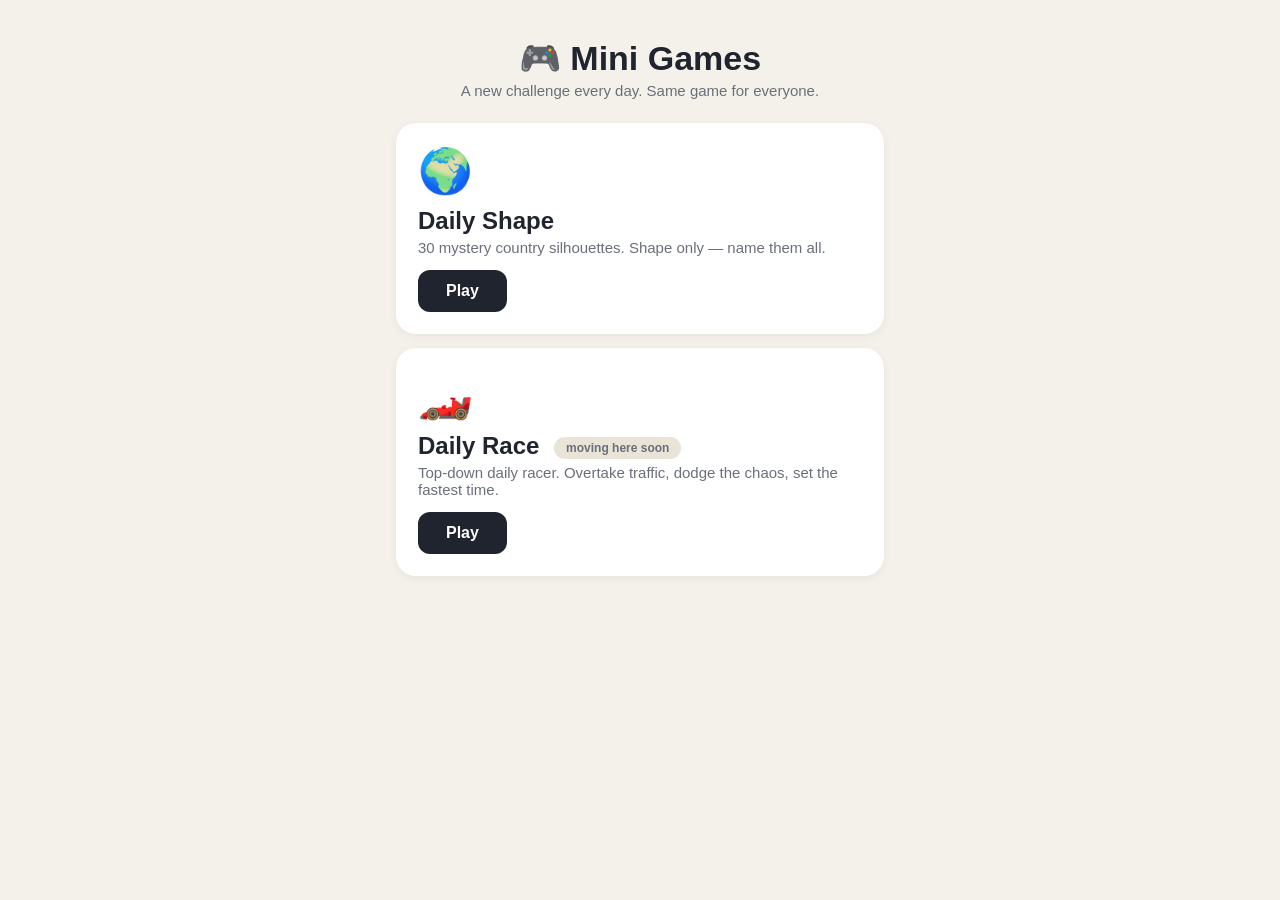
==== index.html @ 46a72407 "Mini Games hub + Daily Shape (country silhouette guessing)" ====
<!DOCTYPE html>
<html lang="en">
<head>
<meta charset="UTF-8">
<meta name="viewport" content="width=device-width, initial-scale=1.0, maximum-scale=1.0, user-scalable=no">
<title>Mini Games</title>
<style>
  * { box-sizing: border-box; -webkit-tap-highlight-color: transparent; }
  body { margin:0; font-family: -apple-system, BlinkMacSystemFont, "Segoe UI", Roboto, sans-serif;
         background:#f4f1ea; color:#20242e; min-height:100vh; }
  .wrap { max-width:520px; margin:0 auto; padding:20px 16px 40px; }
  h1 { text-align:center; font-size:34px; margin:18px 0 4px; }
  .sub { text-align:center; color:#6b6f7a; margin:0 0 24px; font-size:15px; }
  .game-card { display:block; background:#fff; border-radius:20px; padding:22px;
               margin:14px 0; text-decoration:none; color:#20242e;
               box-shadow:0 2px 10px rgba(0,0,0,.06); }
  .game-card:active { transform:scale(.98); }
  .game-card .emoji { font-size:44px; }
  .game-card h2 { margin:10px 0 4px; font-size:24px; }
  .game-card p { margin:0 0 14px; color:#6b6f7a; font-size:15px; }
  .play { display:inline-block; background:#20242e; color:#fff; font-weight:700;
          border-radius:12px; padding:12px 28px; font-size:16px; }
  .tag { display:inline-block; font-size:12px; font-weight:700; color:#6b6f7a;
         background:#e9e4d8; border-radius:999px; padding:4px 12px; margin-left:8px;
         vertical-align:middle; }
</style>
</head>
<body>
<div class="wrap">
  <h1>🎮 Mini Games</h1>
  <p class="sub">A new challenge every day. Same game for everyone.</p>

  <a class="game-card" href="games/daily-shape/">
    <div class="emoji">🌍</div>
    <h2>Daily Shape</h2>
    <p>30 mystery country silhouettes. Shape only — name them all.</p>
    <span class="play">Play</span>
  </a>

  <a class="game-card" href="https://forgedreams-ai.github.io/daily-race/">
    <div class="emoji">🏎️</div>
    <h2>Daily Race <span class="tag">moving here soon</span></h2>
    <p>Top-down daily racer. Overtake traffic, dodge the chaos, set the fastest time.</p>
    <span class="play">Play</span>
  </a>
</div>
</body>
</html>
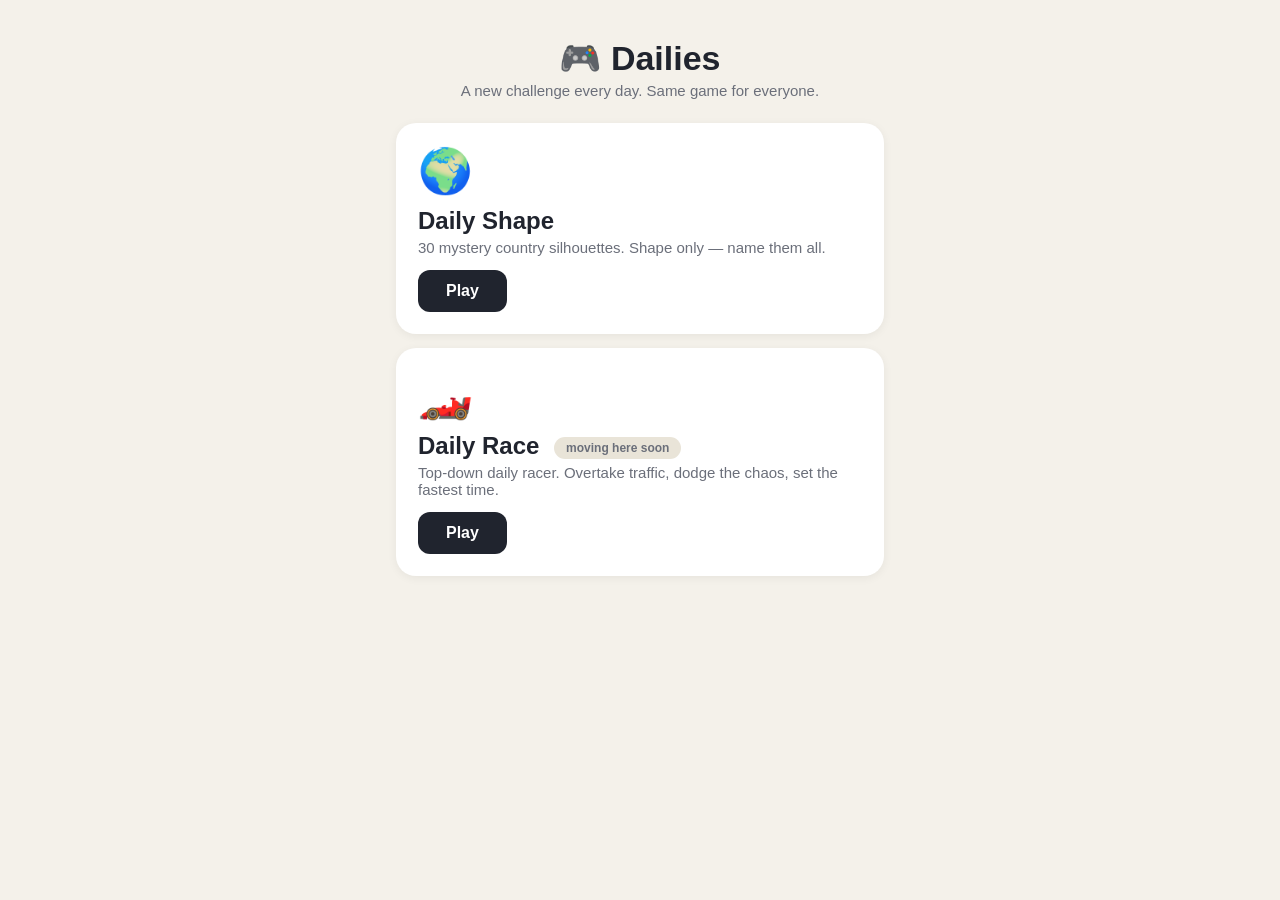
==== commit e0b42a56: "PWA support: manifests, icons, installable meta tags; hub rebranded to Dailies" ====
--- a/index.html
+++ b/index.html
@@ -2,8 +2,15 @@
 <html lang="en">
 <head>
 <meta charset="UTF-8">
-<meta name="viewport" content="width=device-width, initial-scale=1.0, maximum-scale=1.0, user-scalable=no">
-<title>Mini Games</title>
+<meta name="viewport" content="width=device-width, initial-scale=1.0, maximum-scale=1.0, user-scalable=no, viewport-fit=cover">
+<meta name="mobile-web-app-capable" content="yes">
+<meta name="apple-mobile-web-app-capable" content="yes">
+<meta name="apple-mobile-web-app-status-bar-style" content="default">
+<meta name="apple-mobile-web-app-title" content="Dailies">
+<meta name="theme-color" content="#20242e">
+<link rel="manifest" href="manifest.json">
+<link rel="apple-touch-icon" href="icons/hub-180.png">
+<title>Dailies — daily mini games</title>
 <style>
   * { box-sizing: border-box; -webkit-tap-highlight-color: transparent; }
   body { margin:0; font-family: -apple-system, BlinkMacSystemFont, "Segoe UI", Roboto, sans-serif;
@@ -27,7 +34,7 @@
 </head>
 <body>
 <div class="wrap">
-  <h1>🎮 Mini Games</h1>
+  <h1>🎮 Dailies</h1>
   <p class="sub">A new challenge every day. Same game for everyone.</p>
 
   <a class="game-card" href="games/daily-shape/">
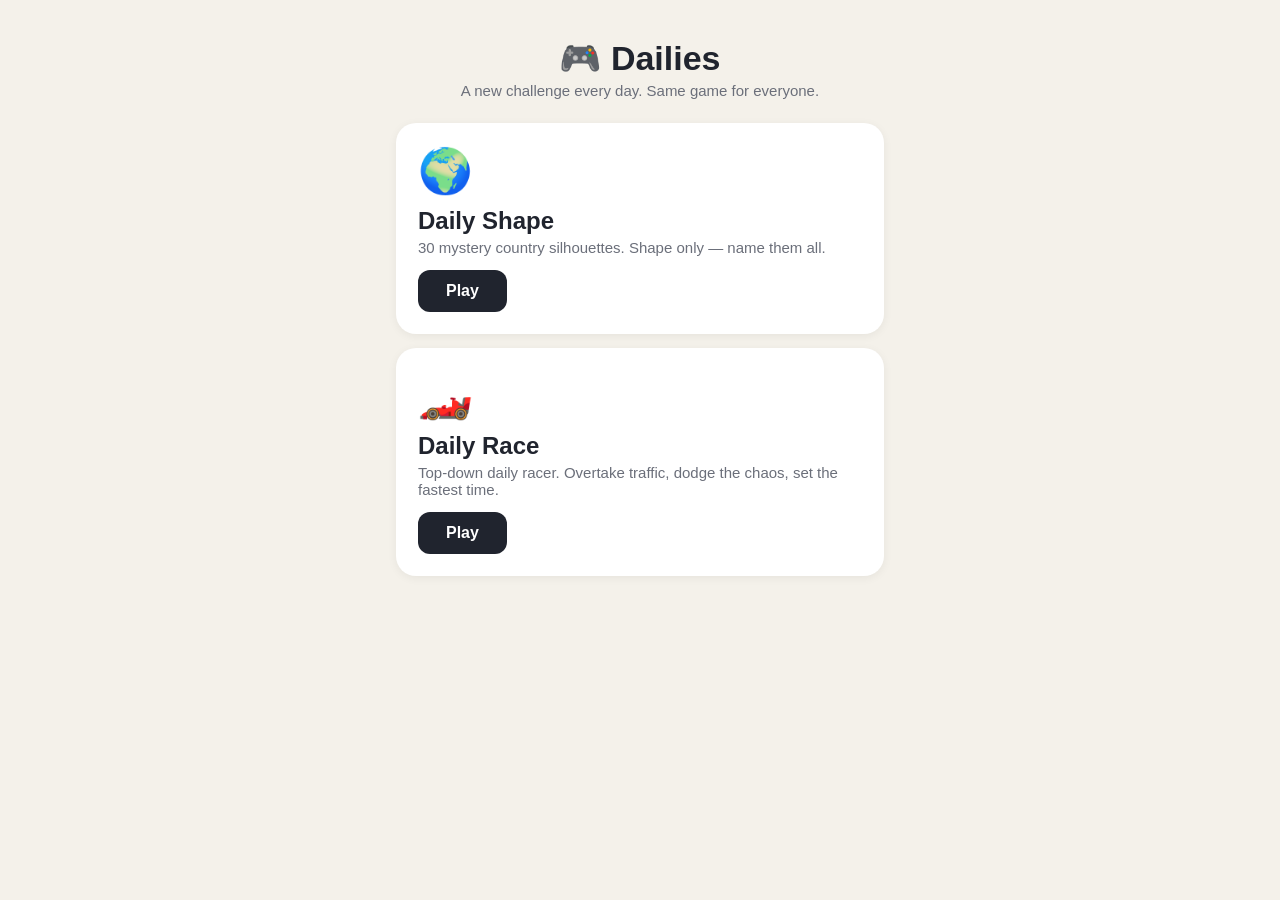
==== commit 6f900fd8: "Daily Race v5 moves into the hub; hub card links internally" ====
--- a/index.html
+++ b/index.html
@@ -44,9 +44,9 @@
     <span class="play">Play</span>
   </a>
 
-  <a class="game-card" href="https://forgedreams-ai.github.io/daily-race/">
+  <a class="game-card" href="games/daily-race/">
     <div class="emoji">🏎️</div>
-    <h2>Daily Race <span class="tag">moving here soon</span></h2>
+    <h2>Daily Race</h2>
     <p>Top-down daily racer. Overtake traffic, dodge the chaos, set the fastest time.</p>
     <span class="play">Play</span>
   </a>
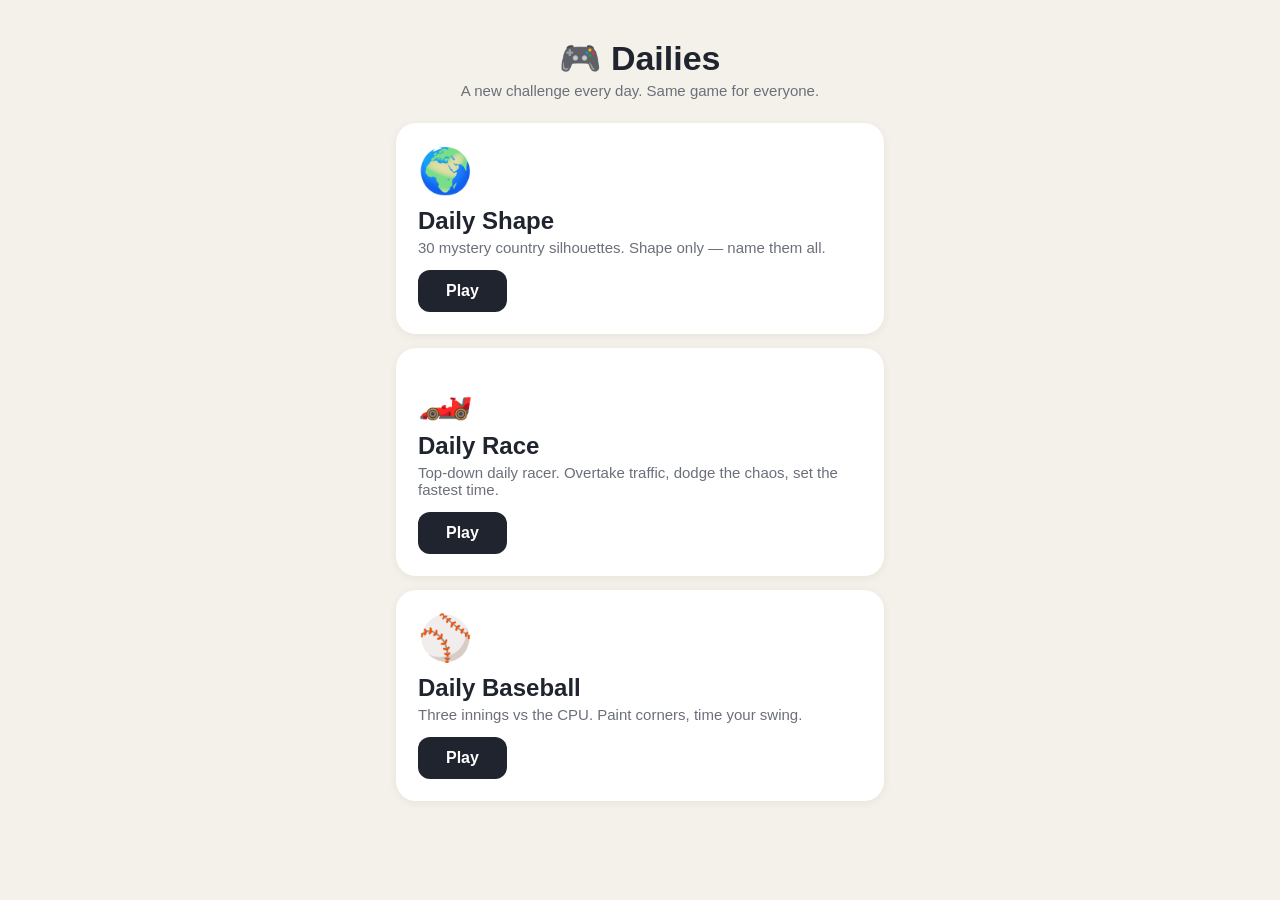
==== commit eace4731: "Daily Baseball: 3-inning CPU game + hub card + leaderboard backend tab + PWA" ====
--- a/index.html
+++ b/index.html
@@ -50,6 +50,13 @@
     <p>Top-down daily racer. Overtake traffic, dodge the chaos, set the fastest time.</p>
     <span class="play">Play</span>
   </a>
+
+  <a class="game-card" href="games/daily-baseball/">
+    <div class="emoji">⚾</div>
+    <h2>Daily Baseball</h2>
+    <p>Three innings vs the CPU. Paint corners, time your swing.</p>
+    <span class="play">Play</span>
+  </a>
 </div>
 </body>
 </html>
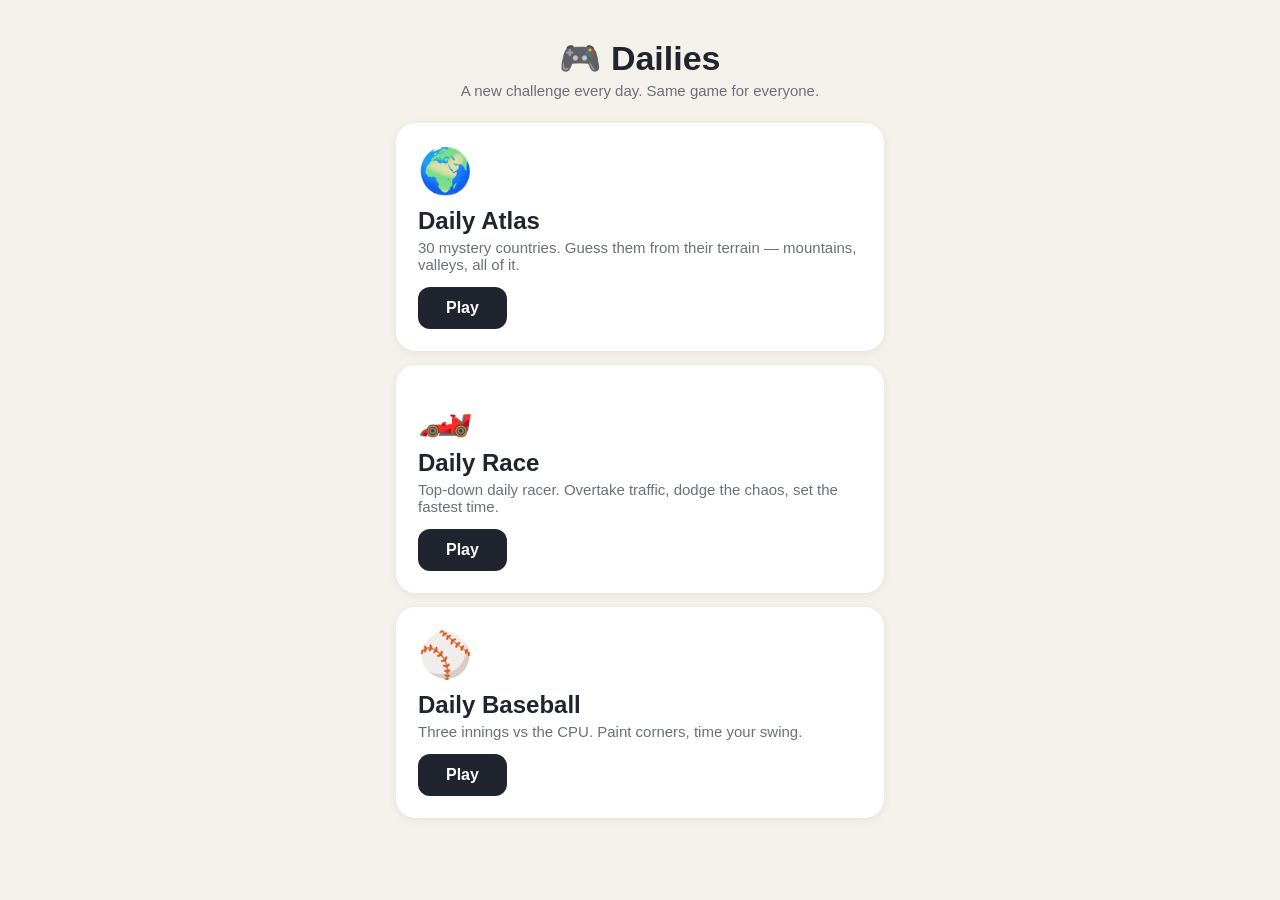
==== commit 62ca85bb: "Rename Daily Shape to Daily Atlas (folder, icons, ids, leaderboard); redirect stub at old path" ====
--- a/index.html
+++ b/index.html
@@ -37,10 +37,10 @@
   <h1>🎮 Dailies</h1>
   <p class="sub">A new challenge every day. Same game for everyone.</p>
 
-  <a class="game-card" href="games/daily-shape/">
+  <a class="game-card" href="games/daily-atlas/">
     <div class="emoji">🌍</div>
-    <h2>Daily Shape</h2>
-    <p>30 mystery country silhouettes. Shape only — name them all.</p>
+    <h2>Daily Atlas</h2>
+    <p>30 mystery countries. Guess them from their terrain — mountains, valleys, all of it.</p>
     <span class="play">Play</span>
   </a>
 
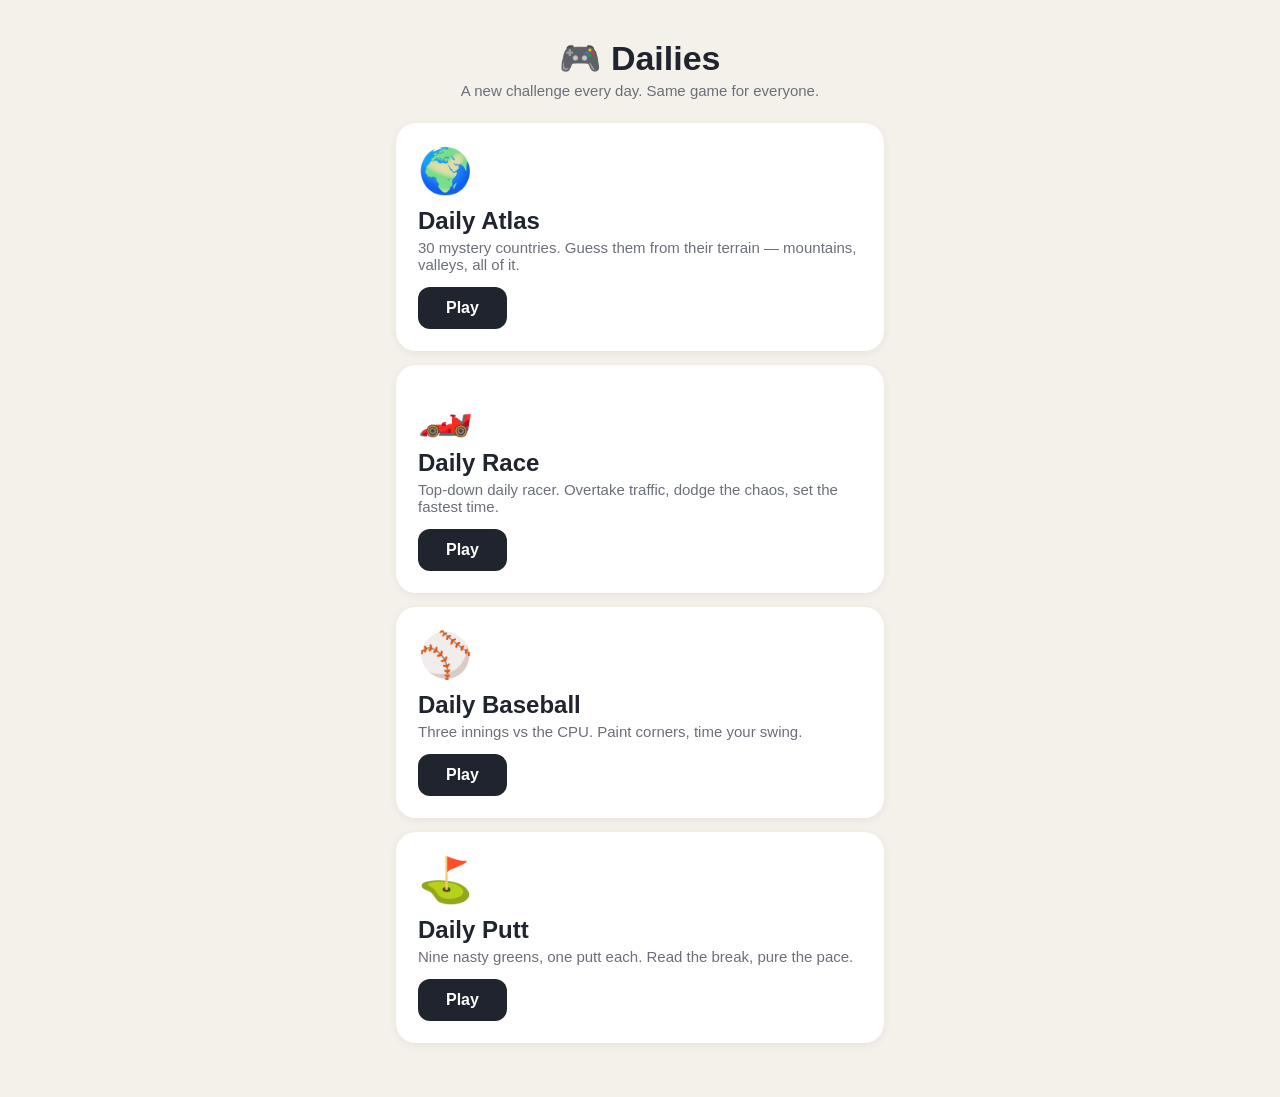
==== commit f5a00f38: "Add Daily Putt: 9 seeded greens, one putt each, tap aim + timing power meter, PWA + hub card" ====
--- a/index.html
+++ b/index.html
@@ -57,6 +57,13 @@
     <p>Three innings vs the CPU. Paint corners, time your swing.</p>
     <span class="play">Play</span>
   </a>
+
+  <a class="game-card" href="games/daily-putt/">
+    <div class="emoji">⛳</div>
+    <h2>Daily Putt</h2>
+    <p>Nine nasty greens, one putt each. Read the break, pure the pace.</p>
+    <span class="play">Play</span>
+  </a>
 </div>
 </body>
 </html>
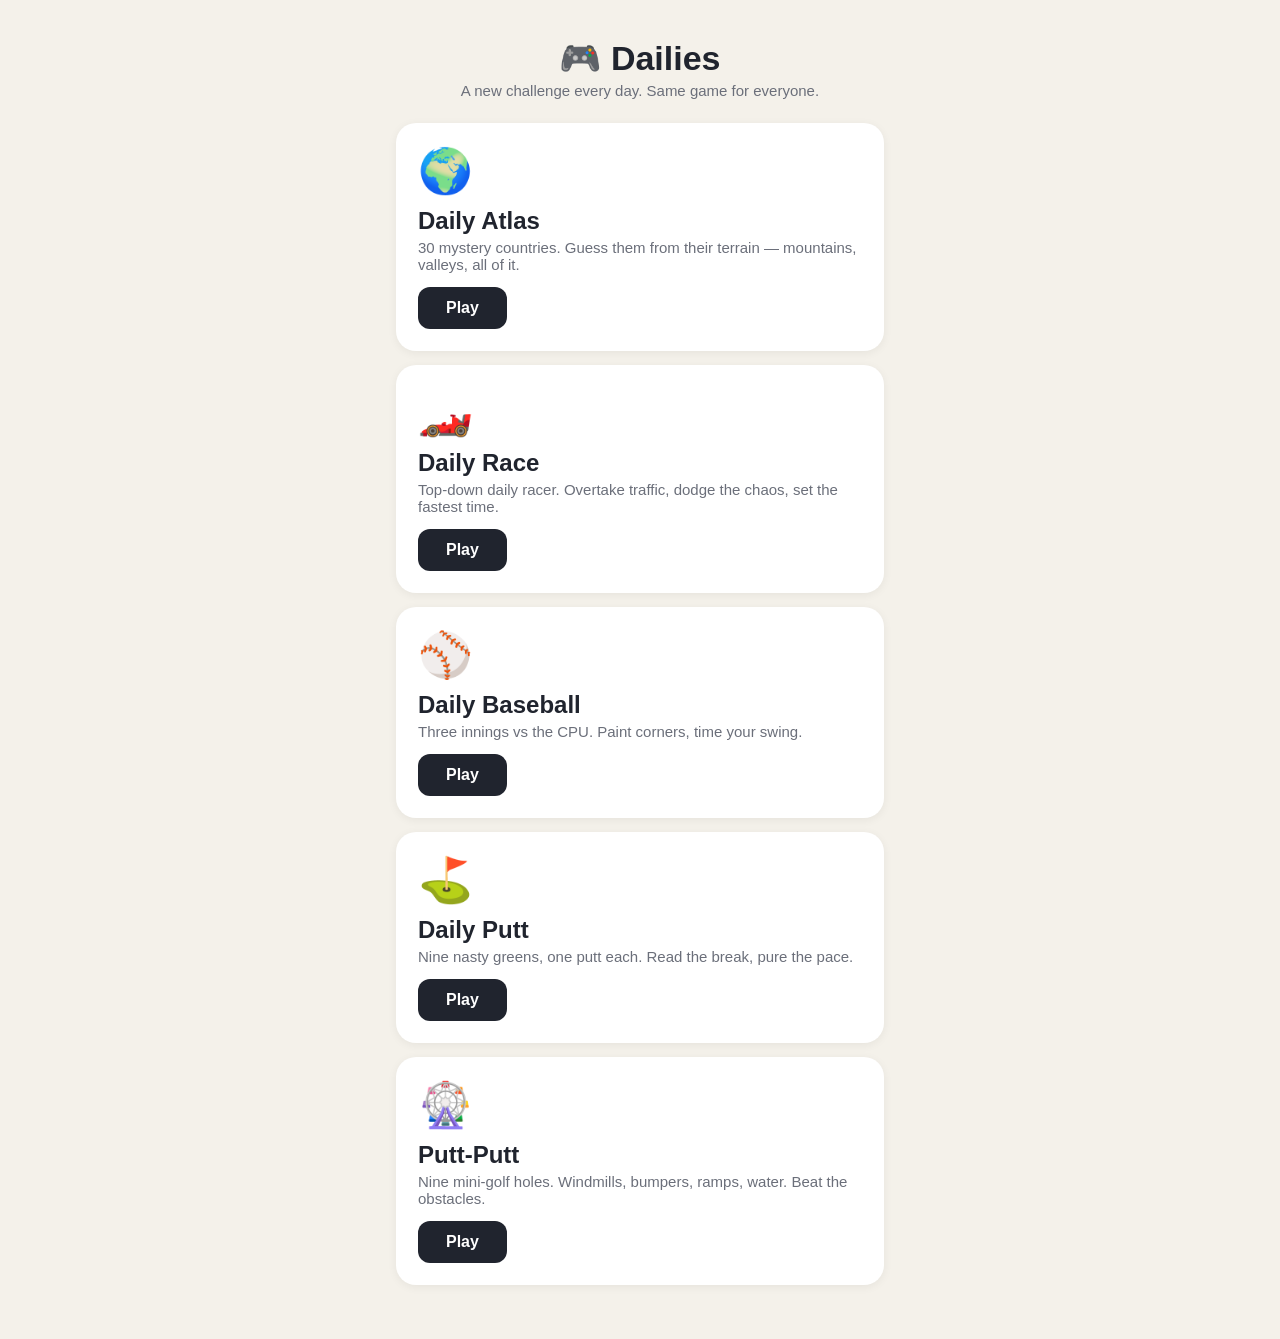
==== commit 2391ee75: "Putt-Putt: new 9-hole mini-golf game (windmill, bumpers, ramp, water, tunnel)" ====
--- a/index.html
+++ b/index.html
@@ -64,6 +64,13 @@
     <p>Nine nasty greens, one putt each. Read the break, pure the pace.</p>
     <span class="play">Play</span>
   </a>
+
+  <a class="game-card" href="games/daily-putt-putt/">
+    <div class="emoji">🎡</div>
+    <h2>Putt-Putt</h2>
+    <p>Nine mini-golf holes. Windmills, bumpers, ramps, water. Beat the obstacles.</p>
+    <span class="play">Play</span>
+  </a>
 </div>
 </body>
 </html>
